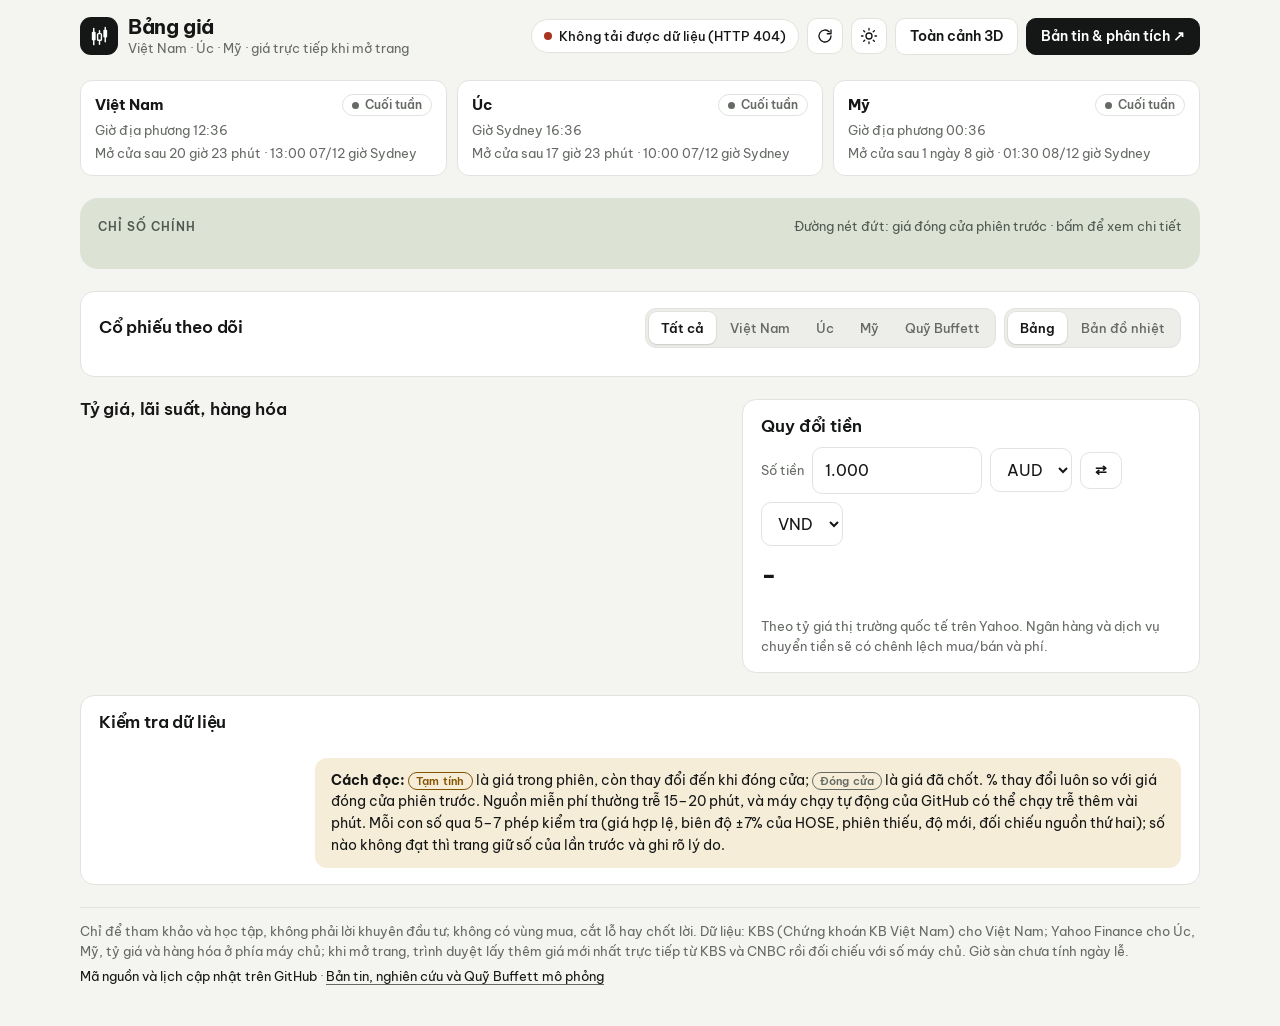
==== site/bang-gia/index.html @ adc98c77 "Website 3D toan man hinh; bang gia chi tiet chuyen sang /bang-gia/ - Trang chu moi: the gioi 3D cuon" ====
<!doctype html>
<html lang="vi">
<head>
<meta charset="utf-8">
<meta name="viewport" content="width=device-width,initial-scale=1,viewport-fit=cover">
<title>Bảng giá trực tiếp</title>
<meta name="description" content="Giá chỉ số, cổ phiếu theo dõi, tỷ giá và hàng hóa Việt Nam, Úc, Mỹ; giá lấy trực tiếp khi mở trang, có kiểm tra dữ liệu.">
<meta name="theme-color" content="#151716">
<meta name="robots" content="noindex, nofollow, noarchive">
<link rel="manifest" href="../manifest.webmanifest">
<link rel="icon" href="../icon-192.png">
<link rel="apple-touch-icon" href="../apple-touch-icon.png">
<meta name="apple-mobile-web-app-capable" content="yes">
<meta name="apple-mobile-web-app-title" content="Bảng giá">
<meta name="apple-mobile-web-app-status-bar-style" content="default">
<link rel="preconnect" href="https://fonts.googleapis.com">
<link rel="preconnect" href="https://fonts.gstatic.com" crossorigin>
<link rel="stylesheet" href="https://fonts.googleapis.com/css2?family=Be+Vietnam+Pro:wght@400;500;600;700&display=swap">
<style>
  /* Dấu ~ của Be Vietnam Pro dẹt, dễ đọc nhầm thành dấu trừ: lấy riêng ký tự này từ phông hệ thống */
  @font-face { font-family: "Tilde"; src: local("Arial"), local("Helvetica Neue"), local("Helvetica"), local("Roboto"); unicode-range: U+007E; }
  :root {
    color-scheme: light;
    --bg: #F4F4F1; --surface: #FFFFFF; --hero: #DCE3D5; --hero-line: #BFCAB6; --hero-muted: #505850;
    --ink: #151716; --muted: #656A64; --line: #E2E3DE; --soft: #EDEEE9; --on-ink: #FFFFFF; --on-ink-muted: #AEB3AC;
    --up: #17693F; --down: #A8331F; --warn: #845400; --warn-soft: #F6EDD9;
    --heat-up: #2E8B57; --heat-down: #C0463A; --heat-mid: #E4E6E0;
    --radius: 14px;
    --font: "Tilde", "Be Vietnam Pro", -apple-system, "Segoe UI", Roboto, "Helvetica Neue", Arial, sans-serif;
  }
  @media (prefers-color-scheme: dark) {
    :root:not([data-theme="light"]) {
      color-scheme: dark;
      --bg: #0F1110; --surface: #181B19; --hero: #243027; --hero-line: #3A493E; --hero-muted: #AAB6AA;
      --ink: #EBEDE8; --muted: #9CA29A; --line: #2B302C; --soft: #202421; --on-ink: #121413; --on-ink-muted: #5A6058;
      --up: #5CC48E; --down: #FF8A78; --warn: #E3A94C; --warn-soft: #2A2315;
      --heat-up: #2F8A5B; --heat-down: #B5483C; --heat-mid: #2A2E2B;
    }
  }
  :root[data-theme="dark"] {
    color-scheme: dark;
    --bg: #0F1110; --surface: #181B19; --hero: #243027; --hero-line: #3A493E; --hero-muted: #AAB6AA;
    --ink: #EBEDE8; --muted: #9CA29A; --line: #2B302C; --soft: #202421; --on-ink: #121413; --on-ink-muted: #5A6058;
    --up: #5CC48E; --down: #FF8A78; --warn: #E3A94C; --warn-soft: #2A2315;
    --heat-up: #2F8A5B; --heat-down: #B5483C; --heat-mid: #2A2E2B;
  }
  * { box-sizing: border-box; }
  html { -webkit-text-size-adjust: 100%; }
  body { margin: 0; background: var(--bg); color: var(--ink); font-family: var(--font); font-size: 15px; line-height: 1.55;
    padding: calc(14px + env(safe-area-inset-top, 0px)) 16px calc(40px + env(safe-area-inset-bottom, 0px)); -webkit-font-smoothing: antialiased; }
  .wrap { max-width: 1120px; margin-inline: auto; display: flex; flex-direction: column; gap: 22px; }
  h1, h2, h3 { margin: 0; line-height: 1.25; text-wrap: balance; }
  h2 { font-size: 17px; font-weight: 600; letter-spacing: -0.01em; }
  p { margin: 0; }
  a { color: var(--ink); text-underline-offset: 3px; text-decoration-color: var(--muted); }
  button { font: inherit; color: inherit; }
  :focus-visible { outline: 2px solid var(--ink); outline-offset: 2px; border-radius: 6px; }
  .muted { color: var(--muted); }
  .small { font-size: 13px; }
  .num { font-variant-numeric: tabular-nums; }
  .up { color: var(--up); } .down { color: var(--down); }

  /* Thanh trên */
  .top { display: flex; flex-wrap: wrap; align-items: center; justify-content: space-between; gap: 12px; }
  .brand { display: flex; align-items: center; gap: 10px; text-decoration: none; }
  .logo { width: 38px; height: 38px; border-radius: 11px; background: var(--ink); display: grid; place-items: center; flex: 0 0 auto; }
  .logo svg { width: 23px; height: 23px; }
  .logo .wk { stroke: var(--on-ink); stroke-width: 1.5; stroke-linecap: round; }
  .logo .bd { fill: var(--on-ink); } .logo .bh { fill: var(--ink); stroke: var(--on-ink); stroke-width: 1.5; }
  .brand h1 { font-size: 20px; font-weight: 700; letter-spacing: -0.02em; }
  .brand small { display: block; font-size: 12.5px; color: var(--muted); }
  .top-r { display: flex; flex-wrap: wrap; align-items: center; gap: 8px; }
  .chip { display: inline-flex; align-items: center; gap: 7px; font-size: 13px; font-weight: 500; padding: 6px 12px; border-radius: 999px; background: var(--surface); border: 1px solid var(--line); max-width: 100%; }
  .chip .dot { flex: none; width: 8px; height: 8px; border-radius: 50%; background: var(--up); }
  .chip.stale .dot { background: var(--warn); }
  .chip.err .dot { background: var(--down); }
  .btn { display: inline-flex; align-items: center; gap: 6px; font-size: 13.5px; font-weight: 600; padding: 7px 14px; border-radius: 10px; border: 1px solid var(--ink); background: var(--ink); color: var(--on-ink); cursor: pointer; text-decoration: none; }
  .btn.alt { background: var(--surface); color: var(--ink); border-color: var(--line); }
  .btn.alt:hover { border-color: var(--ink); }
  .icon-btn { width: 36px; height: 36px; padding: 0; justify-content: center; }
  .icon-btn svg { width: 18px; height: 18px; fill: none; stroke: currentColor; stroke-width: 1.8; stroke-linecap: round; stroke-linejoin: round; }
  .spin svg { animation: spin 0.8s linear infinite; }
  @keyframes spin { to { transform: rotate(360deg); } }

  /* Đồng hồ sàn */
  .clocks { display: grid; grid-template-columns: repeat(auto-fit, minmax(220px, 1fr)); gap: 10px; }
  .clock { background: var(--surface); border: 1px solid var(--line); border-radius: 12px; padding: 12px 14px; display: flex; flex-direction: column; gap: 3px; }
  .clock .r1 { display: flex; align-items: center; justify-content: space-between; gap: 8px; }
  .clock strong { font-size: 15px; }
  .st { display: inline-flex; align-items: center; gap: 6px; font-size: 12px; font-weight: 600; padding: 1px 9px; border-radius: 999px; border: 1px solid var(--line); color: var(--muted); }
  .st::before { content: ""; width: 7px; height: 7px; border-radius: 50%; background: currentColor; }
  .st.open { color: var(--up); }
  .st.lunch, .st.pre { color: var(--warn); }
  .clock .t { font-size: 13px; color: var(--muted); }

  /* Khung chỉ số (xanh xám) */
  .hero { background: var(--hero); border-radius: 18px; padding: 18px; display: flex; flex-direction: column; gap: 14px; }
  .hero-h { display: flex; flex-wrap: wrap; align-items: baseline; justify-content: space-between; gap: 6px 14px; }
  .eyebrow { font-size: 12px; font-weight: 600; letter-spacing: 0.08em; text-transform: uppercase; color: var(--hero-muted); }
  .idx { display: grid; grid-template-columns: repeat(auto-fill, minmax(150px, 1fr)); gap: 16px 14px; }
  .ix { display: flex; flex-direction: column; gap: 1px; min-width: 0; cursor: pointer; border-radius: 10px; }
  .ix .k { font-size: 13px; font-weight: 600; white-space: nowrap; overflow: hidden; text-overflow: ellipsis; }
  .ix .v { font-size: clamp(20px, 5vw, 28px); font-weight: 700; letter-spacing: -0.03em; line-height: 1.2; }
  .ix .d { font-size: 13px; font-weight: 600; }
  .ix .s { font-size: 11.5px; color: var(--hero-muted); }
  .ix svg { width: 100%; height: 38px; margin-top: 4px; overflow: visible; }
  .spark { fill: none; stroke: var(--ink); stroke-width: 1.6; stroke-linejoin: round; stroke-linecap: round; vector-effect: non-scaling-stroke; }
  .base { stroke: var(--hero-muted); stroke-width: 1; stroke-dasharray: 3 3; vector-effect: non-scaling-stroke; opacity: 0.7; }
  .badge { display: inline-block; font-size: 10.5px; font-weight: 600; letter-spacing: 0.02em; padding: 0 7px; border-radius: 999px; border: 1px solid currentColor; white-space: nowrap; }
  .badge.prov { color: var(--warn); }
  .badge.fin { color: var(--hero-muted); }
  .badge.h24 { color: var(--muted); }
  .badge.held { color: var(--down); }
  .badge.live { color: var(--up); }
  .badge.live::before { content: ""; display: inline-block; width: 6px; height: 6px; border-radius: 50%; background: currentColor; margin-right: 4px; vertical-align: 1px; animation: pulse 1.6s ease-in-out infinite; }
  @keyframes pulse { 50% { opacity: 0.25; } }
  .badge.fund { background: var(--ink); color: var(--on-ink); border-color: var(--ink); }
  .badge.wait { color: var(--muted); }
  .vdot { display: inline-block; width: 8px; height: 8px; border-radius: 50%; margin-left: 5px; vertical-align: 1px; background: var(--muted); }
  .vdot.bullish { background: var(--up); } .vdot.bearish { background: var(--down); }
  .fund-mk { display: grid; gap: 14px; grid-template-columns: minmax(0, 1fr); }
  .fund-mk > div { min-width: 0; }
  @media (min-width: 900px) { .fund-mk { grid-template-columns: repeat(auto-fit, minmax(300px, 1fr)); } }
  .fund-mk h3 { font-size: 14px; margin: 0 0 6px; }
  .fund-mk table td, .fund-mk table th { padding: 8px 6px; }
  .fund-sum { font-size: 22px; font-weight: 700; letter-spacing: -0.02em; }

  /* Khối */
  .card { background: var(--surface); border: 1px solid var(--line); border-radius: var(--radius); padding: 16px 18px; min-width: 0; }
  .sec-h { display: flex; flex-wrap: wrap; align-items: center; justify-content: space-between; gap: 10px; margin-bottom: 12px; }
  .seg { display: inline-flex; gap: 2px; padding: 3px; border-radius: 11px; background: var(--soft); border: 1px solid var(--line); max-width: 100%; overflow-x: auto; }
  .seg button { font-size: 13px; font-weight: 500; padding: 6px 12px; border-radius: 8px; border: 0; background: none; color: var(--muted); cursor: pointer; white-space: nowrap; }
  .seg button[aria-pressed="true"] { background: var(--surface); color: var(--ink); font-weight: 600; box-shadow: 0 1px 2px rgba(0,0,0,.1), 0 0 0 1px var(--line); }
  .tools { display: flex; flex-wrap: wrap; gap: 8px; min-width: 0; max-width: 100%; }
  @media (max-width: 420px) { .seg button { padding-inline: 9px; } }

  /* Bảng theo dõi */
  .tbl { overflow-x: auto; margin-inline: -18px; padding-inline: 18px; }
  table { border-collapse: collapse; width: 100%; font-size: 14px; }
  th, td { padding: 10px 8px; text-align: left; border-bottom: 1px solid var(--line); vertical-align: middle; white-space: nowrap; }
  th { font-size: 11.5px; font-weight: 500; letter-spacing: 0.05em; text-transform: uppercase; color: var(--muted); }
  th button { all: unset; cursor: pointer; }
  th button:focus-visible { outline: 2px solid var(--ink); }
  th[aria-sort] button::after { content: " ↕"; opacity: 0.4; }
  th[aria-sort="descending"] button::after { content: " ↓"; opacity: 1; }
  th[aria-sort="ascending"] button::after { content: " ↑"; opacity: 1; }
  td.r, th.r { text-align: right; }
  thead th:first-child, tbody tr.row td:first-child { position: sticky; left: 0; z-index: 1; background: var(--surface); }
  tbody tr.row:hover td:first-child { background: var(--soft); }
  tbody tr.row { cursor: pointer; }
  tbody tr.row:hover td { background: var(--soft); }
  .tk { font-weight: 700; }
  .nm { display: block; font-size: 12px; color: var(--muted); max-width: 170px; overflow: hidden; text-overflow: ellipsis; }
  .rng { position: relative; width: 110px; height: 6px; border-radius: 3px; background: var(--soft); display: inline-block; vertical-align: middle; }
  .rng i { position: absolute; top: -3px; width: 3px; height: 12px; border-radius: 2px; background: var(--ink); transform: translateX(-50%); }
  td svg.mini { width: 96px; height: 26px; display: block; margin-left: auto; overflow: visible; }
  td svg.mini .spark { stroke-width: 1.4; }
  td svg.mini .base { stroke: var(--muted); }
  tr.detail td { background: var(--bg); white-space: normal; padding: 14px 12px; }
  .det { display: grid; gap: 14px; }
  @media (min-width: 760px) { .det { grid-template-columns: minmax(0, 1.4fr) minmax(0, 1fr); } }
  .det svg.big { width: 100%; height: 150px; display: block; overflow: visible; }
  .det svg.big .ma { fill: none; stroke: var(--muted); stroke-width: 1.2; stroke-dasharray: 5 4; vector-effect: non-scaling-stroke; }
  .det svg.big text { font-size: 11px; fill: var(--muted); font-family: var(--font); }
  .kv { display: grid; grid-template-columns: repeat(2, minmax(0, 1fr)); gap: 8px 14px; font-size: 13.5px; }
  .kv div span { display: block; font-size: 12px; color: var(--muted); }
  .pa { margin-top: 12px; padding-top: 10px; border-top: 1px solid var(--line); }
  .pa h4 { margin: 0 0 8px; font-size: 12px; font-weight: 600; letter-spacing: 0.05em; text-transform: uppercase; color: var(--muted); }
  .pa .why { display: block; font-size: 11.5px; color: var(--muted); margin-top: 1px; }
  .checks { list-style: none; margin: 8px 0 0; padding: 0; display: flex; flex-direction: column; gap: 4px; font-size: 13px; }
  .checks li { display: flex; gap: 8px; align-items: baseline; }
  .lv { flex: 0 0 auto; font-size: 11px; font-weight: 700; padding: 0 7px; border-radius: 999px; border: 1px solid currentColor; }
  .lv.ok { color: var(--up); } .lv.warn { color: var(--warn); } .lv.fail { color: var(--down); } .lv.na { color: var(--muted); }

  /* Bản đồ nhiệt */
  .heat { display: grid; grid-template-columns: repeat(auto-fill, minmax(118px, 1fr)); gap: 6px; }
  .tile { border: 0; border-radius: 10px; padding: 12px 10px; text-align: left; cursor: pointer; display: flex; flex-direction: column; gap: 2px; min-height: 84px; color: var(--ink); }
  .tile .tk { font-size: 15px; }
  .tile .p { font-size: 13px; font-weight: 600; }
  .tile .m { font-size: 11.5px; opacity: 0.85; }
  .legend { display: flex; align-items: center; gap: 8px; font-size: 12px; color: var(--muted); margin-top: 10px; flex-wrap: wrap; }
  .legend .bar { width: 160px; height: 8px; border-radius: 4px; background: linear-gradient(90deg, var(--heat-down), var(--heat-mid), var(--heat-up)); }

  /* Vĩ mô */
  .macro { display: grid; grid-template-columns: repeat(auto-fill, minmax(165px, 1fr)); gap: 10px; }
  .mc { background: var(--surface); border: 1px solid var(--line); border-radius: 12px; padding: 12px 14px; display: flex; flex-direction: column; gap: 2px; cursor: pointer; text-align: left; }
  .mc .k { font-size: 12.5px; font-weight: 500; color: var(--muted); }
  .mc .v { font-size: 21px; font-weight: 700; letter-spacing: -0.02em; }
  .mc .d { font-size: 12.5px; font-weight: 600; }
  .mc .n { font-size: 11.5px; color: var(--muted); }

  /* Quy đổi tiền */
  .conv { display: grid; gap: 10px; }
  .conv .row2 { display: flex; flex-wrap: wrap; gap: 8px; align-items: center; }
  .conv input, .conv select { font: inherit; font-size: 16px; padding: 10px 12px; border-radius: 10px; border: 1px solid var(--line); background: var(--surface); color: var(--ink); }
  .conv input { width: 170px; max-width: 100%; }
  .conv .res { font-size: 26px; font-weight: 700; letter-spacing: -0.02em; }

  /* Kiểm tra dữ liệu */
  .qa { display: grid; gap: 16px; }
  @media (min-width: 760px) { .qa { grid-template-columns: 200px minmax(0, 1fr); align-items: start; } }
  svg.gauge { width: 170px; height: auto; display: block; }
  svg.gauge .t { stroke: var(--line); stroke-width: 3.4; stroke-linecap: round; }
  svg.gauge .t.on { stroke: var(--ink); }
  svg.gauge .g1 { font-family: var(--font); font-size: 36px; font-weight: 700; fill: var(--ink); letter-spacing: -0.03em; }
  svg.gauge .g2 { font-family: var(--font); font-size: 16px; font-weight: 500; fill: var(--muted); }
  .qa ul { margin: 0; padding-left: 18px; font-size: 14px; }
  .qa li + li { margin-top: 4px; }
  .note { background: var(--warn-soft); border-radius: 12px; padding: 12px 16px; font-size: 14px; }
  footer { font-size: 12.5px; color: var(--muted); border-top: 1px solid var(--line); padding-top: 14px; display: flex; flex-direction: column; gap: 6px; }
  .grid2 { display: grid; gap: 22px; }
  @media (min-width: 900px) { .grid2 { grid-template-columns: minmax(0, 1.4fr) minmax(0, 1fr); align-items: start; } }
  [hidden] { display: none !important; }
  @media (prefers-reduced-motion: reduce) { * { animation: none !important; transition: none !important; } }
</style>
</head>
<body>
<div class="wrap">
  <header class="top">
    <a class="brand" href="./" aria-label="Bảng giá trực tiếp, về đầu trang">
      <span class="logo" aria-hidden="true"><svg viewBox="0 0 24 24"><path class="wk" d="M6 3.5v17M12 6v14M18 2.5v15"/><rect class="bd" x="4" y="7" width="4" height="9" rx="1"/><rect class="bh" x="10" y="9" width="4" height="7" rx="1"/><rect class="bd" x="16" y="5" width="4" height="8" rx="1"/></svg></span>
      <span><h1>Bảng giá</h1><small>Việt Nam · Úc · Mỹ · giá trực tiếp khi mở trang</small></span>
    </a>
    <div class="top-r">
      <span class="chip" id="fresh" role="status"><span class="dot" aria-hidden="true"></span><span id="fresh-t">Đang tải…</span></span>
      <button class="btn alt icon-btn" id="reload" type="button" aria-label="Tải lại dữ liệu" title="Tải lại dữ liệu"><svg viewBox="0 0 24 24"><path d="M20 12a8 8 0 1 1-2.34-5.66"/><path d="M20 4v5h-5"/></svg></button>
      <button class="btn alt icon-btn" id="theme" type="button" aria-label="Đổi giao diện sáng/tối" title="Giao diện: theo máy"><svg viewBox="0 0 24 24"><circle cx="12" cy="12" r="4"/><path d="M12 2v2M12 20v2M4.9 4.9l1.4 1.4M17.7 17.7l1.4 1.4M2 12h2M20 12h2M4.9 19.1l1.4-1.4M17.7 6.3l1.4-1.4"/></svg></button>
      <a class="btn alt" href="../">Toàn cảnh 3D</a>
      <a class="btn" href="https://claude.ai/artifact/1ivWHfw7vfybPnV2a4QpZV" target="_blank" rel="noopener">Bản tin &amp; phân tích ↗</a>
    </div>
  </header>

  <section class="clocks" id="clocks" aria-label="Trạng thái các sàn"></section>

  <section class="hero" aria-label="Chỉ số chính">
    <div class="hero-h"><p class="eyebrow">Chỉ số chính</p><p class="small" style="color:var(--hero-muted)">Đường nét đứt: giá đóng cửa phiên trước · bấm để xem chi tiết</p></div>
    <div class="idx" id="idx"></div>
  </section>

  <section class="card" aria-labelledby="wl-h">
      <div class="sec-h">
        <h2 id="wl-h">Cổ phiếu theo dõi</h2>
        <div class="tools">
          <div class="seg" role="group" aria-label="Lọc theo thị trường" id="mkt-seg">
            <button type="button" data-m="ALL" aria-pressed="true">Tất cả</button>
            <button type="button" data-m="VN" aria-pressed="false">Việt Nam</button>
            <button type="button" data-m="AU" aria-pressed="false">Úc</button>
            <button type="button" data-m="US" aria-pressed="false">Mỹ</button>
            <button type="button" data-m="FUND" aria-pressed="false">Quỹ Buffett</button>
          </div>
          <div class="seg" role="group" aria-label="Kiểu hiển thị" id="view-seg">
            <button type="button" data-v="table" aria-pressed="true">Bảng</button>
            <button type="button" data-v="heat" aria-pressed="false">Bản đồ nhiệt</button>
          </div>
        </div>
      </div>
      <div class="tbl" id="wl-table"></div>
      <div id="wl-heat" hidden></div>
  </section>

  <section class="card" aria-labelledby="fd-h" id="fund-card" hidden>
    <div class="sec-h"><h2 id="fd-h">Quỹ Buffett mô phỏng · hôm nay</h2><span class="small muted" id="fd-src"></span></div>
    <div class="fund-mk" id="fund-body"></div>
    <p class="small muted" style="margin-top:10px">Quỹ ảo do routine nghiên cứu điều hành theo quy tắc cố định mỗi sáng. Con số ở đây là <strong>ước tính trong ngày</strong> từ giá mới nhất (có thể là giá tạm tính), không phải giá trị quỹ chính thức; phần tiền mặt coi như không đổi. Không phải lời khuyên đầu tư.</p>
  </section>

  <div class="grid2">
      <section aria-labelledby="mc-h">
        <div class="sec-h"><h2 id="mc-h">Tỷ giá, lãi suất, hàng hóa</h2></div>
        <div class="macro" id="macro"></div>
      </section>
      <section class="card conv" aria-labelledby="cv-h">
        <h2 id="cv-h">Quy đổi tiền</h2>
        <div class="row2">
          <label class="small muted" for="cv-amt">Số tiền</label>
          <input id="cv-amt" type="text" inputmode="decimal" value="1.000">
          <select id="cv-from" aria-label="Từ đồng tiền"><option>AUD</option><option>VND</option><option>USD</option></select>
          <button class="btn alt" type="button" id="cv-swap" aria-label="Đổi chiều">⇄</button>
          <select id="cv-to" aria-label="Sang đồng tiền"><option>VND</option><option>AUD</option><option>USD</option></select>
        </div>
        <p class="res num" id="cv-res" aria-live="polite">-</p>
        <p class="small muted" id="cv-rate"></p>
        <p class="small muted">Theo tỷ giá thị trường quốc tế trên Yahoo. Ngân hàng và dịch vụ chuyển tiền sẽ có chênh lệch mua/bán và phí.</p>
      </section>
  </div>

  <section class="card" aria-labelledby="qa-h">
    <div class="sec-h"><h2 id="qa-h">Kiểm tra dữ liệu</h2><span class="small muted" id="qa-src"></span></div>
    <div class="qa">
      <div id="qa-gauge"></div>
      <div style="display:flex;flex-direction:column;gap:12px;min-width:0">
        <div id="qa-list"></div>
        <div class="note">
          <strong>Cách đọc:</strong> <span class="badge prov">Tạm tính</span> là giá trong phiên, còn thay đổi đến khi đóng cửa; <span class="badge fin" style="color:var(--muted)">Đóng cửa</span> là giá đã chốt. % thay đổi luôn so với giá đóng cửa phiên trước. Nguồn miễn phí thường trễ 15–20 phút, và máy chạy tự động của GitHub có thể chạy trễ thêm vài phút. Mỗi con số qua 5–7 phép kiểm tra (giá hợp lệ, biên độ ±7% của HOSE, phiên thiếu, độ mới, đối chiếu nguồn thứ hai); số nào không đạt thì trang giữ số của lần trước và ghi rõ lý do.
        </div>
      </div>
    </div>
  </section>

  <footer>
    <p>Chỉ để tham khảo và học tập, không phải lời khuyên đầu tư; không có vùng mua, cắt lỗ hay chốt lời. Dữ liệu: KBS (Chứng khoán KB Việt Nam) cho Việt Nam; Yahoo Finance cho Úc, Mỹ, tỷ giá và hàng hóa ở phía máy chủ; khi mở trang, trình duyệt lấy thêm giá mới nhất trực tiếp từ KBS và CNBC rồi đối chiếu với số máy chủ. Giờ sàn chưa tính ngày lễ.</p>
    <p><a id="repo-link" href="#" target="_blank" rel="noopener">Mã nguồn và lịch cập nhật trên GitHub</a> · <a href="https://claude.ai/artifact/1ivWHfw7vfybPnV2a4QpZV" target="_blank" rel="noopener">Bản tin, nghiên cứu và Quỹ Buffett mô phỏng</a></p>
  </footer>
</div>

<script>
(function () {
  'use strict';
  var $ = function (id) { return document.getElementById(id); };
  var DATA = null, OPEN = {}, SORT = { k: 'chg', dir: -1 }, MKT = 'ALL', VIEW = 'table';
  var SESS = {
    VN: { name: 'Việt Nam', tz: 'Asia/Ho_Chi_Minh', s: [[540, 690], [780, 885]] },
    AU: { name: 'Úc', tz: 'Australia/Sydney', s: [[600, 972]] },
    US: { name: 'Mỹ', tz: 'America/New_York', s: [[570, 960]] }
  };
  var SYD = 'Australia/Sydney';

  function esc(s) { return String(s == null ? '' : s).replace(/[&<>"']/g, function (c) { return { '&': '&amp;', '<': '&lt;', '>': '&gt;', '"': '&quot;', "'": '&#39;' }[c]; }); }
  function store(k, v) { try { if (v === undefined) { return localStorage.getItem(k); } localStorage.setItem(k, v); } catch (e) { return null; } }
  function fmt(v, dp) { return v == null ? '-' : Number(v).toLocaleString('vi-VN', { minimumFractionDigits: dp, maximumFractionDigits: dp }); }
  function dpOf(it) {
    if (it.dp != null) { return it.dp; }
    if (it.currency === 'VND') { return 0; }
    return 2;
  }
  function pct(v, d) { return v == null ? '-' : (v > 0 ? '+' : v < 0 ? '−' : '') + Math.abs(v).toFixed(d == null ? 2 : d).replace('.', ',') + '%'; }
  function cls(v) { return v == null ? '' : v > 0 ? 'up' : v < 0 ? 'down' : ''; }
  function arrow(v) { return v == null ? '' : v > 0 ? '▲ ' : v < 0 ? '▼ ' : '■ '; }
  function ddmm(iso) { var m = /^(\d{4})-(\d{2})-(\d{2})/.exec(iso || ''); return m ? m[3] + '/' + m[2] : ''; }

  // ---- Giờ theo múi giờ ----
  function parts(date, tz) {
    var o = {};
    new Intl.DateTimeFormat('en-GB', { timeZone: tz, hourCycle: 'h23', year: 'numeric', month: '2-digit', day: '2-digit', hour: '2-digit', minute: '2-digit', weekday: 'short' })
      .formatToParts(date).forEach(function (p) { o[p.type] = p.value; });
    return { y: +o.year, mo: +o.month, d: +o.day, h: +o.hour, mi: +o.minute, wd: ['Mon', 'Tue', 'Wed', 'Thu', 'Fri', 'Sat', 'Sun'].indexOf(o.weekday) };
  }
  function zoned(y, mo, d, minutes, tz) {
    var guess = Date.UTC(y, mo - 1, d, Math.floor(minutes / 60), minutes % 60);
    for (var i = 0; i < 2; i++) {
      var p = parts(new Date(guess), tz);
      var shown = Date.UTC(p.y, p.mo - 1, p.d, p.h, p.mi);
      guess += Date.UTC(y, mo - 1, d, Math.floor(minutes / 60), minutes % 60) - shown;
    }
    return new Date(guess);
  }
  function hm(date, tz) { var p = parts(date, tz); return (p.h < 10 ? '0' : '') + p.h + ':' + (p.mi < 10 ? '0' : '') + p.mi; }
  function dur(ms) {
    var m = Math.max(0, Math.round(ms / 60000)), h = Math.floor(m / 60);
    if (h >= 24) { return Math.floor(h / 24) + ' ngày ' + (h % 24) + ' giờ'; }
    return h ? h + ' giờ ' + (m % 60) + ' phút' : m + ' phút';
  }
  function marketClock(k, now) {
    var S = SESS[k], p = parts(now, S.tz), t = p.h * 60 + p.mi, st = 'closed', next = null, what = '';
    var dayStart = function (addDays) {
      var base = new Date(Date.UTC(p.y, p.mo - 1, p.d + addDays));
      return { y: base.getUTCFullYear(), mo: base.getUTCMonth() + 1, d: base.getUTCDate(), wd: (p.wd + addDays) % 7 };
    };
    if (p.wd < 5) {
      for (var i = 0; i < S.s.length; i++) {
        var a = S.s[i][0], b = S.s[i][1];
        if (t >= a && t < b) { st = 'open'; next = zoned(p.y, p.mo, p.d, b, S.tz); what = i < S.s.length - 1 ? 'nghỉ trưa' : 'đóng cửa'; break; }
        if (t < a) { st = i === 0 ? 'pre' : 'lunch'; next = zoned(p.y, p.mo, p.d, a, S.tz); what = i === 0 ? 'mở cửa' : 'giao dịch lại'; break; }
      }
    }
    if (!next) {
      st = p.wd >= 5 ? 'weekend' : 'closed';
      for (var n = 1; n <= 7; n++) {
        var dd = dayStart(n);
        if (dd.wd < 5) { next = zoned(dd.y, dd.mo, dd.d, S.s[0][0], S.tz); what = 'mở cửa'; break; }
      }
    }
    return { st: st, next: next, what: what, local: hm(now, S.tz) };
  }
  var ST_TEXT = { open: 'Đang giao dịch', lunch: 'Nghỉ trưa', pre: 'Chưa mở cửa', closed: 'Đã đóng cửa', weekend: 'Cuối tuần' };
  function renderClocks() {
    var now = new Date();
    $('clocks').innerHTML = ['VN', 'AU', 'US'].map(function (k) {
      var c = marketClock(k, now), S = SESS[k];
      var nextSyd = c.next ? hm(c.next, SYD) : '';
      var sameDay = c.next && isoTz(c.next, SYD) === isoTz(now, SYD);
      return '<div class="clock"><div class="r1"><strong>' + S.name + '</strong><span class="st ' + c.st + '">' + ST_TEXT[c.st] + '</span></div>' +
        '<span class="t">' + (k === 'AU' ? 'Giờ Sydney ' : 'Giờ địa phương ') + c.local + '</span>' +
        (c.next ? '<span class="t">' + c.what.charAt(0).toUpperCase() + c.what.slice(1) + ' sau ' + dur(c.next - now) + ' · ' + nextSyd + (sameDay ? '' : ' ' + ddmm(isoTz(c.next, SYD))) + ' giờ Sydney</span>' : '') + '</div>';
    }).join('');
  }

  // ---- Biểu đồ ----
  function sparkSvg(vals, base, w, h, klass) {
    vals = (vals || []).filter(function (v) { return v != null; });
    if (vals.length < 2) { return ''; }
    var all = base != null ? vals.concat([base]) : vals;
    var lo = Math.min.apply(null, all), hi = Math.max.apply(null, all);
    if (hi === lo) { hi = lo + 1; }
    var X = function (i) { return (i / (vals.length - 1)) * w; };
    var Y = function (v) { return h - 2 - (v - lo) / (hi - lo) * (h - 4); };
    var d = vals.map(function (v, i) { return (i ? 'L' : 'M') + X(i).toFixed(1) + ',' + Y(v).toFixed(1); }).join('');
    return '<svg class="' + (klass || '') + '" viewBox="0 0 ' + w + ' ' + h + '" preserveAspectRatio="none" aria-hidden="true">' +
      (base != null ? '<line class="base" x1="0" x2="' + w + '" y1="' + Y(base).toFixed(1) + '" y2="' + Y(base).toFixed(1) + '"/>' : '') +
      '<path class="spark" d="' + d + '"/></svg>';
  }
  function bigChart(it) {
    var v = it.hist || [];
    if (v.length < 2) { return '<p class="small muted">Chưa đủ dữ liệu để vẽ.</p>'; }
    var w = 600, h = 150, pl = 4, pr = 4, pt = 8, pb = 18;
    var extra = [it.ma50, it.prevClose].filter(function (x) { return x != null; });
    var lo = Math.min.apply(null, v.concat(extra)), hi = Math.max.apply(null, v.concat(extra));
    if (hi === lo) { hi = lo + 1; }
    var X = function (i) { return pl + (w - pl - pr) * i / (v.length - 1); };
    var Y = function (x) { return pt + (h - pt - pb) * (1 - (x - lo) / (hi - lo)); };
    var d = v.map(function (x, i) { return (i ? 'L' : 'M') + X(i).toFixed(1) + ',' + Y(x).toFixed(1); }).join('');
    var ma = it.ma50 != null ? '<line class="ma" x1="' + pl + '" x2="' + (w - pr) + '" y1="' + Y(it.ma50).toFixed(1) + '" y2="' + Y(it.ma50).toFixed(1) + '"/>' : '';
    return '<svg class="big" viewBox="0 0 ' + w + ' ' + h + '" preserveAspectRatio="none" role="img" aria-label="Giá ' + esc(it.label) + ' 60 phiên gần nhất">' + ma +
      '<path class="spark" d="' + d + '"/></svg>' +
      '<p class="small muted">60 phiên gần nhất · cao nhất ' + fmt(Math.max.apply(null, v), dpOf(it)) + ' · thấp nhất ' + fmt(Math.min.apply(null, v), dpOf(it)) +
      (it.ma50 != null ? ' · nét đứt: trung bình 50 phiên ' + fmt(it.ma50, dpOf(it)) : '') + '</p>';
  }
  function gauge(frac, big, small, label) {
    var n = 41, s = '';
    for (var i = 0; i < n; i++) {
      var a = (150 + 240 * i / (n - 1)) * Math.PI / 180, c = Math.cos(a), si = Math.sin(a);
      var on = frac != null && frac > 0 && i / (n - 1) <= frac + 1e-9;
      s += '<line class="t' + (on ? ' on' : '') + '" x1="' + (100 + 70 * c).toFixed(1) + '" y1="' + (100 + 70 * si).toFixed(1) + '" x2="' + (100 + 88 * c).toFixed(1) + '" y2="' + (100 + 88 * si).toFixed(1) + '"/>';
    }
    return '<svg class="gauge" viewBox="0 0 200 152" role="img" aria-label="' + esc(label) + '">' + s +
      '<text class="g1" x="100" y="110" text-anchor="middle">' + esc(big) + '</text><text class="g2" x="100" y="136" text-anchor="middle">' + esc(small) + '</text></svg>';
  }

  // ---- Trạng thái một con số ----
  function badge(it) {
    if (it.held) { return '<span class="badge held" title="' + esc(it.heldReason) + '">Số cũ</span>'; }
    if (it.live && (it.status === 'provisional' || it.status === '24h')) { return '<span class="badge live" title="Lấy thẳng từ KBS trong trình duyệt, đã kiểm tra biên độ và đơn vị">Trực tiếp' + (it.lastTime ? ' ' + hm(new Date(it.lastTime), SYD) : '') + '</span>'; }
    if (it.status === 'provisional') { return '<span class="badge prov">Tạm tính' + (it.lastTime ? ' ' + hm(new Date(it.lastTime), SYD) : '') + '</span>'; }
    if (it.status === 'final') { return '<span class="badge fin">Đóng cửa ' + ddmm(it.day) + '</span>'; }
    return '<span class="badge h24">24 giờ</span>';
  }
  function unitOf(it) { return it.unit || (it.currency && !it.index ? it.currency : ''); }
  var VI = { bullish: 'Tích cực', neutral: 'Trung lập', bearish: 'Tiêu cực' };
  function tagsHtml(it) {
    var t = it.tags || [], h = '';
    if (t.indexOf('fund') >= 0 && it.weight != null) { h += ' <span class="badge fund" title="Đang nằm trong quỹ Buffett mô phỏng">Quỹ ' + Math.round(it.weight * 100) + '%</span>'; }
    else if (t.indexOf('waiting') >= 0) { h += ' <span class="badge wait" title="Đã được chấm Tích cực, chờ kỳ cân lại đầu tháng">Chờ cân lại</span>'; }
    if (it.verdict) { h += '<span class="vdot ' + esc(it.verdict) + '" role="img" aria-label="Buffett: ' + esc(VI[it.verdict]) + '" title="Mô phỏng Buffett: ' + esc(VI[it.verdict]) + (it.confidence != null ? ', tin cậy ' + esc(it.confidence) + '/100' : '') + '"></span>'; }
    return h;
  }

  function renderIndices() {
    var ids = DATA.groups.indices || [];
    $('idx').innerHTML = ids.map(function (k) {
      var it = DATA.items[k];
      if (!it) { return '<div class="ix"><span class="k">' + esc(k) + '</span><span class="s">Chưa có dữ liệu</span></div>'; }
      var sp = it.spark && it.spark.length > 1 ? it.spark : it.hist;
      return '<div class="ix" tabindex="0" role="button" data-open="' + esc(k) + '" aria-label="' + esc(it.label) + ' ' + fmt(it.last, 2) + ', ' + pct(it.changePct) + '">' +
        '<span class="k">' + esc(it.label) + '</span><span class="v num">' + fmt(it.last, 2) + '</span>' +
        '<span class="d ' + cls(it.changePct) + '">' + arrow(it.changePct) + pct(it.changePct).replace(/^[+−]/, '') + ' <span class="num" style="font-weight:500">(' + (it.change > 0 ? '+' : '') + fmt(it.change, 2) + ')</span></span>' +
        '<span class="s">' + badge(it) + '</span>' + sparkSvg(sp, it.spark && it.spark.length > 1 ? it.prevClose : null, 160, 38) + '</div>';
    }).join('');
  }

  function rowsFor() {
    return (DATA.groups.watchlist || []).map(function (k) { return DATA.items[k]; }).filter(function (it) {
      if (!it) { return false; }
      if (MKT === 'FUND') { return (it.tags || []).some(function (t) { return t === 'fund' || t === 'waiting'; }); }
      return MKT === 'ALL' || it.market === MKT;
    });
  }
  var COLS = [
    ['tk', 'Mã', function (it) { return it.label; }],
    ['px', 'Giá', function (it) { return it.last; }, 'r'],
    ['chg', '% ngày', function (it) { return it.changePct; }, 'r'],
    ['m1', '1 tháng', function (it) { return it.chg1m; }, 'r'],
    ['ytd', 'Từ đầu năm', function (it) { return it.chgYtd; }, 'r'],
    ['rng', 'Vùng 52 tuần', function (it) { return it.hi52 > it.lo52 ? (it.last - it.lo52) / (it.hi52 - it.lo52) : null; }],
    ['ma', 'So với MA200', function (it) { return it.ma200 ? (it.last / it.ma200 - 1) * 100 : null; }, 'r'],
    ['sp', '60 phiên', null, 'r']
  ];
  function renderTable() {
    var rows = rowsFor(), col = COLS.filter(function (c) { return c[0] === SORT.k; })[0];
    if (col && col[2]) {
      rows.sort(function (a, b) {
        var x = col[2](a), y = col[2](b);
        if (x == null) { return 1; } if (y == null) { return -1; }
        return (typeof x === 'string' ? x.localeCompare(y) : x - y) * SORT.dir;
      });
    }
    var head = '<thead><tr>' + COLS.map(function (c) {
      var sorted = SORT.k === c[0] ? (SORT.dir > 0 ? 'ascending' : 'descending') : 'none';
      return '<th class="' + (c[3] || '') + '"' + (c[2] ? ' aria-sort="' + sorted + '"><button type="button" data-sort="' + c[0] + '">' + c[1] + '</button>' : '>' + c[1]) + '</th>';
    }).join('') + '</tr></thead>';
    var body = rows.map(function (it) {
      var pos = it.hi52 > it.lo52 ? Math.max(0, Math.min(1, (it.last - it.lo52) / (it.hi52 - it.lo52))) : null;
      var vsMa = it.ma200 ? (it.last / it.ma200 - 1) * 100 : null;
      var tr = '<tr class="row" data-open="' + esc(it.key) + '" tabindex="0" aria-expanded="' + (OPEN[it.key] ? 'true' : 'false') + '">' +
        '<td><span class="tk">' + esc(it.label) + '</span>' + tagsHtml(it) + ' ' + badge(it) + '<span class="nm">' + esc(it.name || '') + ' · ' + esc(it.market) + '</span></td>' +
        '<td class="r num">' + fmt(it.last, dpOf(it)) + '</td>' +
        '<td class="r num ' + cls(it.changePct) + '">' + pct(it.changePct) + '</td>' +
        '<td class="r num ' + cls(it.chg1m) + '">' + pct(it.chg1m, 1) + '</td>' +
        '<td class="r num ' + cls(it.chgYtd) + '">' + pct(it.chgYtd, 1) + '</td>' +
        '<td>' + (pos == null ? '-' : '<span class="rng" title="Thấp ' + fmt(it.lo52, dpOf(it)) + ' · cao ' + fmt(it.hi52, dpOf(it)) + '"><i style="left:' + (pos * 100).toFixed(1) + '%"></i></span>') + '</td>' +
        '<td class="r num ' + cls(vsMa) + '">' + pct(vsMa, 1) + '</td>' +
        '<td class="r">' + sparkSvg(it.hist, null, 96, 26, 'mini') + '</td></tr>';
      if (OPEN[it.key]) { tr += '<tr class="detail"><td colspan="' + COLS.length + '">' + detail(it) + '</td></tr>'; }
      return tr;
    }).join('');
    $('wl-table').innerHTML = rows.length ? '<table>' + head + '<tbody>' + body + '</tbody></table>' : '<p class="muted">Không có mã nào.</p>';
  }
  function heatColor(p) {
    var a = Math.min(0.75, Math.abs(p || 0) / 4 * 0.75);  // giới hạn 75% để chữ màu mực vẫn đọc rõ
    var to = p >= 0 ? 'var(--heat-up)' : 'var(--heat-down)';
    return 'color-mix(in srgb, ' + to + ' ' + Math.round(a * 100) + '%, var(--heat-mid))';
  }
  function renderHeat() {
    var rows = rowsFor().slice().sort(function (a, b) { return (b.changePct || 0) - (a.changePct || 0); });
    $('wl-heat').innerHTML = '<div class="heat">' + rows.map(function (it) {
      return '<button type="button" class="tile" data-open="' + esc(it.key) + '" style="background:' + heatColor(it.changePct) + '">' +
        '<span class="tk">' + esc(it.label) + tagsHtml(it) + '</span><span class="p num">' + arrow(it.changePct) + pct(it.changePct) + '</span>' +
        '<span class="m num">' + fmt(it.last, dpOf(it)) + ' ' + esc(unitOf(it)) + '</span></button>';
    }).join('') + '</div><div class="legend"><span>−4%</span><span class="bar" aria-hidden="true"></span><span>+4%</span><span>· màu đậm dần theo mức tăng/giảm trong ngày; bấm ô để xem chi tiết</span></div>';
  }
  // Hành vi giá: số do máy chủ tính từ nến ngày đã kiểm tra; ở đây chỉ diễn giải cho dễ đọc
  var TREND = { up: ['Đang tăng', 'giá trên trung bình 50 phiên, trung bình 50 trên 200 và đang dốc lên'],
    down: ['Đang giảm', 'giá dưới trung bình 50 phiên, trung bình 50 dưới 200 và đang dốc xuống'],
    mixed: ['Giằng co', 'các đường trung bình chưa cùng một hướng'] };
  function paHtml(it) {
    var a = it.pa, dp = dpOf(it);
    if (!a) { return ''; }
    var rsiWhy = a.rsi14 == null ? '' : a.rsi14 >= 70 ? 'tăng mạnh liên tục gần đây (vùng thường gọi là quá mua)' :
      a.rsi14 <= 30 ? 'giảm mạnh liên tục gần đây (vùng thường gọi là quá bán)' : 'không nghiêng hẳn về bên nào';
    var rows = [
      a.trend ? ['Xu hướng', TREND[a.trend][0], TREND[a.trend][1] + (a.ma50Slope != null ? ' (trung bình 50 phiên ' + pct(a.ma50Slope, 1) + ' sau 20 phiên)' : '')] : null,
      a.rsi14 != null ? ['RSI 14 phiên', a.rsi14.toFixed(0), rsiWhy] : null,
      ['1 tuần / 1 năm', pct(a.chg1w, 1) + ' / ' + (a.chg1y == null ? '-' : pct(a.chg1y, 1)), 'thay đổi giá, chưa gồm cổ tức'],
      a.rs3m != null ? ['So với ' + a.rsVs + ' (3 tháng)', (a.rs3m > 0 ? '+' : a.rs3m < 0 ? '−' : '') + Math.abs(a.rs3m).toFixed(1).replace('.', ',') + ' điểm %',
        a.rs3m >= 0 ? 'mạnh hơn chỉ số chung' : 'yếu hơn chỉ số chung'] : null,
      a.vol20 != null ? ['Độ biến động 20 phiên', a.vol20.toFixed(0) + '%/năm', 'càng cao thì giá càng dao động mạnh'] : null,
      a.atr14pct != null ? ['Biên độ trung bình mỗi phiên', a.atr14pct.toFixed(1).replace('.', ',') + '%', 'ATR 14 phiên so với giá'] : null,
      ['Cách đỉnh 52 tuần', pct(a.fromHi52, 1), 'mức sụt lớn nhất trong 1 năm: ' + pct(a.maxDd1y, 1)],
      ['Vùng giá 20 phiên', fmt(a.lo20, dp) + ' – ' + fmt(a.hi20, dp), 'thấp nhất và cao nhất đã giao dịch']
    ].filter(Boolean);
    return '<div class="pa"><h4>Hành vi giá</h4><div class="kv">' + rows.map(function (r) {
      return '<div><span>' + esc(r[0]) + '</span>' + esc(r[1]) + (r[2] ? '<span class="why">' + esc(r[2]) + '</span>' : '') + '</div>';
    }).join('') + '</div></div>';
  }
  function detail(it) {
    var dp = dpOf(it);
    var kv = [
      ['Giá đóng cửa phiên trước', fmt(it.prevClose, dp) + (it.prevDate ? ' (' + ddmm(it.prevDate) + (it.prevSource ? ', ' + it.prevSource : '') + ')' : '')],
      ['Thấp – cao trong ngày', fmt(it.dayLow, dp) + ' – ' + fmt(it.dayHigh, dp)],
      ['Thấp – cao 52 tuần', fmt(it.lo52, dp) + ' – ' + fmt(it.hi52, dp)],
      ['Trung bình 50 / 200 phiên', fmt(it.ma50, dp) + ' / ' + fmt(it.ma200, dp)],
      ['3 tháng', pct(it.chg3m, 1)],
      ['Nguồn', it.source + (it.lastTime ? ' · giá lúc ' + hm(new Date(it.lastTime), SYD) + ' giờ Sydney' : '')]
    ];
    return '<div class="det"><div>' + bigChart(it) + '</div><div><div class="kv">' + kv.map(function (x) { return '<div><span>' + x[0] + '</span>' + esc(x[1]) + '</div>'; }).join('') + '</div>' +
      paHtml(it) +
      (it.held ? '<p class="small" style="margin-top:8px;color:var(--down)">' + esc(it.heldReason) + '</p>' : '') +
      (it.note ? '<p class="small muted" style="margin-top:8px">' + esc(it.note) + '</p>' : '') +
      '<ul class="checks">' + (it.checks || []).map(function (c) { return '<li><span class="lv ' + c.level + '">' + ({ ok: 'Đạt', warn: 'Lưu ý', fail: 'Lỗi', na: 'Chưa có' }[c.level] || c.level) + '</span><span><strong>' + esc(c.name) + ':</strong> ' + esc(c.note) + '</span></li>'; }).join('') + '</ul>' +
      '<p class="small muted" style="margin-top:8px">Số liệu thống kê mô tả quá khứ, không phải tín hiệu hay khuyến nghị mua bán.</p></div></div>';
  }
  function renderMacro() {
    $('macro').innerHTML = (DATA.groups.macro || []).map(function (k) {
      var it = DATA.items[k];
      if (!it) { return ''; }
      return '<button type="button" class="mc" data-mopen="' + esc(k) + '" title="' + esc(it.note || '') + '"><span class="k">' + esc(it.label) + '</span>' +
        '<span class="v num">' + fmt(it.last, dpOf(it)) + (it.unit === '%' ? '%' : '') + '</span>' +
        '<span class="d ' + cls(it.changePct) + '">' + arrow(it.changePct) + pct(it.changePct) + '</span>' +
        '<span class="n">' + (it.unit && it.unit !== '%' ? esc(it.unit) + ' · ' : '') + badge(it) + '</span></button>';
    }).join('');
  }

  // ---- Quy đổi ----
  function parseAmt(s) { var t = String(s || '').replace(/\s/g, '').replace(/\./g, '').replace(',', '.'); var v = parseFloat(t); return isFinite(v) ? v : null; }
  function rateUSD(ccy) {
    var au = DATA && DATA.items.AUDUSD, vn = DATA && DATA.items.USDVND;
    if (ccy === 'USD') { return 1; }
    if (ccy === 'AUD') { return au ? au.last : null; }
    if (ccy === 'VND') { return vn ? 1 / vn.last : null; }
    return null;
  }
  function renderConv() {
    var a = parseAmt($('cv-amt').value), f = $('cv-from').value, t = $('cv-to').value;
    var rf = rateUSD(f), rt = rateUSD(t);
    if (a == null || !rf || !rt) { $('cv-res').textContent = '-'; $('cv-rate').textContent = ''; return; }
    var v = a * rf / rt, dp = t === 'VND' ? 0 : 2;
    $('cv-res').textContent = fmt(v, dp) + ' ' + t;
    $('cv-rate').textContent = '1 ' + f + ' = ' + fmt(rf / rt, f === 'VND' ? 6 : (t === 'VND' ? 0 : 4)) + ' ' + t + ' · tính từ AUD/USD ' + fmt(DATA.items.AUDUSD && DATA.items.AUDUSD.last, 4) + ' và USD/VND ' + fmt(DATA.items.USDVND && DATA.items.USDVND.last, 0);
  }

  // ---- Kiểm tra dữ liệu ----
  function renderQA() {
    var s = DATA.summary, items = DATA.items, issues = [];
    Object.keys(items).forEach(function (k) {
      var it = items[k];
      (it.checks || []).forEach(function (c) { if (c.level === 'warn' || c.level === 'fail') { issues.push({ it: it, c: c }); } });
    });
    var passed = s.ok, frac = s.total ? passed / s.total : null;
    $('qa-gauge').innerHTML = gauge(frac, passed + '/' + s.total, 'đạt kiểm tra', 'Kiểm tra dữ liệu: ' + passed + ' trên ' + s.total + ' con số đạt mọi phép kiểm tra');
    var lines = ['<strong>' + s.fresh + '/' + s.total + '</strong> con số được lấy mới ở lần cập nhật này; ' + s.warn + ' con số có lưu ý; ' + s.held + ' con số đang giữ giá trị cũ; ' + s.missing + ' con số thiếu.'];
    var errs = Object.keys(DATA.errors || {});
    if (errs.length) { lines.push('Nguồn lỗi: ' + errs.map(function (k) { return esc(k) + ' (' + esc(DATA.errors[k]) + ')'; }).join('; ')); }
    var nLive = Object.keys(LIVE).length;
    var nLive2 = Object.keys(LIVE2).length;
    if (live2At || live2Err) { lines.push('Úc, Mỹ, tỷ giá, hàng hóa: ' + (nLive2 ? nLive2 + ' mã lấy trực tiếp từ CNBC lúc ' + hm(new Date(live2At), SYD) + ' giờ Sydney, đối chiếu với số của máy chủ (Yahoo)' : 'chưa lấy được trực tiếp, đang dùng số của máy chủ') + (live2Err ? '. Không dùng số trực tiếp cho: ' + esc(live2Err) : '') + '.'); }
    if (liveAt) { lines.push('Giá Việt Nam: ' + (nLive ? nLive + ' mã lấy thẳng từ KBS trong trình duyệt lúc ' + hm(new Date(liveAt), SYD) + ' giờ Sydney (tự làm mới mỗi phút trong giờ giao dịch)' : 'chưa lấy được trực tiếp, đang dùng số của máy chủ') + (liveErr ? '. Không dùng số trực tiếp cho: ' + esc(liveErr) : '') + '.'); }
    $('qa-list').innerHTML = '<p>' + lines.join('</p><p class="small muted">') + '</p>' +
      (issues.length ? '<ul style="margin-top:8px">' + issues.map(function (x) { return '<li><span class="lv ' + x.c.level + '">' + (x.c.level === 'fail' ? 'Lỗi' : 'Lưu ý') + '</span> <strong>' + esc(x.it.label) + '</strong> · ' + esc(x.c.name) + ': ' + esc(x.c.note) + '</li>'; }).join('') + '</ul>' : '<p class="small muted" style="margin-top:6px">Không có lưu ý nào ở lần cập nhật này.</p>');
    $('qa-src').textContent = 'Lần cập nhật ' + DATA.generatedAtSydney + ' giờ Sydney';
  }

  function renderFresh() {
    var chip = $('fresh'), t = $('fresh-t');
    if (!DATA) { return; }
    var age = (Date.now() - new Date(DATA.generatedAt).getTime()) / 60000;
    var anyOpen = ['VN', 'AU', 'US'].some(function (k) { var st = marketClock(k, new Date()).st; return st === 'open' || st === 'lunch'; });
    var srv = age < 1 ? 'vừa xong' : dur(age * 60000) + ' trước';
    var vnOn = liveAt && Object.keys(LIVE).length, wOn = live2At && Object.keys(LIVE2).length;
    var at = [vnOn ? liveAt : null, wOn ? live2At : null].filter(Boolean).sort().pop();
    chip.className = 'chip' + (!at && anyOpen && age > 45 ? ' stale' : '');
    chip.title = (vnOn ? 'Việt Nam: KBS lúc ' + hm(new Date(liveAt), SYD) + '. ' : '') +
      (wOn ? 'Úc, Mỹ, tỷ giá, hàng hóa: CNBC lúc ' + hm(new Date(live2At), SYD) + '. ' : '') +
      'Số của máy chủ: ' + (DATA.generatedAtSydney || srv) + ' giờ Sydney.';
    t.textContent = at ? 'Trực tiếp ' + hm(new Date(at), SYD) + ' · máy chủ ' + srv
      : 'Cập nhật ' + srv + (anyOpen && age > 45 ? ' · máy chạy tự động đang trễ' : '');
  }
  var MKN = { VN: 'Việt Nam', AU: 'Úc', US: 'Mỹ' };
  function renderFund() {
    var f = DATA.sync && DATA.sync.funds, card = $('fund-card');
    var mk = f ? Object.keys(f).filter(function (m) { return f[m] && ((f[m].holdings || []).length || (f[m].waiting || []).length); }) : [];
    card.hidden = !mk.length;
    if (!mk.length) { return; }
    $('fd-src').textContent = 'Danh sách quỹ đồng bộ ngày ' + ddmm(DATA.sync.updatedAt || '');
    $('fund-body').innerHTML = mk.map(function (m) {
      var fm = f[m], total = 0, have = 0;
      var rows = (fm.holdings || []).map(function (h) {
        var it = DATA.items[h.id], chg = it ? it.changePct : null, c = chg == null ? null : h.weight * chg;
        if (c != null) { total += c; have++; }
        return '<tr><td><span class="tk">' + esc(it ? it.label : h.id.split('-')[1]) + '</span> ' + (it ? badge(it) : '') + '</td><td class="r num">' + Math.round(h.weight * 100) + '%</td>' +
          '<td class="r num ' + cls(chg) + '">' + pct(chg) + '</td><td class="r num ' + cls(c) + '">' + (c == null ? '-' : pct(c)) + '</td></tr>';
      }).join('');
      var waiting = (fm.waiting || []).map(function (id) { var it = DATA.items[id]; return esc(it ? it.label : id.split('-')[1]); });
      return '<div><h3>' + esc(MKN[m] || m) + ' <span class="small muted">· tiền mặt ' + (fm.cashWeight != null ? Math.round(fm.cashWeight * 100) + '%' : '-') + '</span></h3>' +
        (rows ? '<p class="small muted">Ước tính thay đổi hôm nay của quỹ</p><p class="fund-sum num ' + cls(have ? total : null) + '">' + (have ? arrow(total) + pct(total) : '-') + '</p>' +
          '<div class="tbl" style="margin-inline:0;padding-inline:0"><table><thead><tr><th>Mã</th><th class="r">Tỷ trọng</th><th class="r">% ngày</th><th class="r">Đóng góp</th></tr></thead><tbody>' + rows + '</tbody></table></div>'
          : '<p class="small muted">Chưa nắm mã nào.</p>') +
        (waiting.length ? '<p class="small" style="margin-top:6px">Chờ cân lại đầu tháng: ' + waiting.join(', ') + '</p>' : '') + '</div>';
    }).join('');
  }
  function renderAll() {
    renderIndices(); renderMacro(); renderConv(); renderQA(); renderFresh(); renderFund();
    if (VIEW === 'table') { renderTable(); } else { renderHeat(); }
  }

  var loading = false;
  function load() {
    if (loading) { return; }
    loading = true; $('reload').classList.add('spin');
    fetch('../data/latest.json?t=' + Date.now(), { cache: 'no-store' }).then(function (r) {
      if (!r.ok) { throw new Error('HTTP ' + r.status); }
      return r.json();
    }).then(function (d) {
      var changed = !DATA || d.generatedAt !== DATA.generatedAt, first = !DATA;
      if (changed) { DATA = d; applyLive(); applyLive2(); renderAll(); } else { renderFresh(); }
      if (first) { refreshLive(true); refreshLive2(); }
    }).catch(function (e) {
      $('fresh').className = 'chip err';
      $('fresh-t').textContent = 'Không tải được dữ liệu (' + e.message + ')';
    }).then(function () { loading = false; $('reload').classList.remove('spin'); });
  }

  // ---- Giá Việt Nam trực tiếp: trình duyệt gọi thẳng KBS (KBS cho phép CORS) ----
  // Cùng logic với scripts/live_data.py; số nào không qua kiểm tra thì giữ số của máy chủ.
  var KBS = 'https://kbbuddywts.kbsec.com.vn/iis-server/investment', VNTZ = 'Asia/Ho_Chi_Minh';
  var VN_LIMIT = { HOSE: 0.07, HNX: 0.10, UPCOM: 0.15 };
  var LIVE = {}, LIVE_DAYS = {}, liveAt = null, liveErr = '', liveBusy = false;
  function two(n) { return (n < 10 ? '0' : '') + n; }
  function vnDay(offsetDays) { var p = parts(new Date(Date.now() + offsetDays * 864e5), VNTZ); return two(p.d) + '-' + two(p.mo) + '-' + p.y; }
  function isoVN(date) { var p = parts(date, VNTZ); return p.y + '-' + two(p.mo) + '-' + two(p.d); }
  function numv(v) { var f = parseFloat(v); return isFinite(f) && f > 0 ? f : null; }
  function kbs(kind, sym, suffix, fromDays) {
    var url = KBS + '/' + kind + '/' + encodeURIComponent(sym) + '/data_' + suffix + '?sdate=' + vnDay(-fromDays) + '&edate=' + vnDay(1);
    return fetch(url, { cache: 'no-store' }).then(function (r) { if (!r.ok) { throw new Error('HTTP ' + r.status); } return r.json(); })
      .then(function (j) { return (j && j['data_' + suffix]) || []; });
  }
  function parseDays(rows) {
    var by = {};
    rows.forEach(function (r) { var c = numv(r.c); if (c) { by[String(r.t).slice(0, 10)] = { d: String(r.t).slice(0, 10), c: c, h: numv(r.h) || c, l: numv(r.l) || c }; } });
    return Object.keys(by).sort().map(function (k) { return by[k]; });
  }
  function parseBars(rows) {
    return rows.map(function (r) {
      var c = numv(r.c), m = /^(\d{4})-(\d{2})-(\d{2}) (\d{2}):(\d{2})/.exec(String(r.t));
      return c && m ? { t: zoned(+m[1], +m[2], +m[3], +m[4] * 60 + +m[5], VNTZ), c: c, h: numv(r.h) || c, l: numv(r.l) || c } : null;
    }).filter(Boolean).sort(function (a, b) { return a.t - b.t; });
  }
  function vnFinal(day) { var m = /^(\d{4})-(\d{2})-(\d{2})/.exec(day); return Date.now() >= zoned(+m[1], +m[2], +m[3], 15 * 60 + 5, VNTZ).getTime(); }
  function liveCalc(it, days, bars) {
    var lastD = days[days.length - 1], lastB = bars[bars.length - 1];
    if (!lastD && !lastB) { throw new Error('KBS không trả dữ liệu'); }
    var bDay = lastB ? isoVN(lastB.t) : null, useB = lastB && (!lastD || bDay >= lastD.d);
    var day = useB ? bDay : lastD.d, today = days.filter(function (d) { return d.d === day; })[0], fin = vnFinal(day);
    var last, lastTime = null;
    if (fin && today) { last = today.c; }
    else if (useB) { last = lastB.c; lastTime = new Date(Math.min(lastB.t.getTime() + 15 * 60000, Date.now())).toISOString(); }
    else { last = lastD.c; }
    var before = days.filter(function (d) { return d.d < day; }), prev = before[before.length - 1];
    var same = bars.filter(function (b) { return isoVN(b.t) === day; });
    var hs = same.map(function (b) { return b.h; }).concat(today ? [today.h] : [], [last]);
    var ls = same.map(function (b) { return b.l; }).concat(today ? [today.l] : [], [last]);
    var chg = prev ? (last / prev.c - 1) * 100 : null;
    // Kiểm tra: đơn vị đồng và biên độ dao động trong ngày
    if (!it.index && last < 1000) { throw new Error('giá dưới 1.000 đ, nghi sai đơn vị'); }
    var lim = it.index ? 0.07 : (VN_LIMIT[String(it.exchange || 'HOSE').toUpperCase()] || 0.07);
    if (chg != null && Math.abs(chg) / 100 > lim + 0.0015) { throw new Error('thay đổi ' + chg.toFixed(2) + '% vượt biên độ ±' + Math.round(lim * 100) + '%'); }
    return { last: last, lastTime: lastTime, day: day, status: fin ? 'final' : 'provisional', prevClose: prev ? prev.c : null, prevDate: prev ? prev.d : null,
      change: prev ? last - prev.c : null, changePct: chg, dayHigh: Math.max.apply(null, hs), dayLow: Math.min.apply(null, ls),
      spark: same.map(function (b) { return b.c; }).slice(-40) };
  }
  function applyLive() {
    if (!DATA) { return; }
    Object.keys(LIVE).forEach(function (k) {
      var it = DATA.items[k], L = LIVE[k];
      if (!it || !L || it.day > L.day) { return; }  // máy chủ đã có phiên mới hơn thì giữ số máy chủ
      var hist = (it.hist || []).slice();
      if (hist.length) { if (it.day === L.day) { hist[hist.length - 1] = L.last; } else { hist.push(L.last); hist = hist.slice(-60); } }
      Object.keys(L).forEach(function (f) { it[f] = L[f]; });
      it.hist = hist; it.live = true; it.held = false;
      it.source = 'KBS, lấy trực tiếp trong trình duyệt';
      it.checks = [{ name: 'Nguồn trực tiếp', level: 'ok', note: 'Lấy thẳng từ KBS lúc ' + hm(new Date(liveAt), SYD) + ' giờ Sydney; đạt kiểm tra đơn vị và biên độ' }]
        .concat((it.checks || []).filter(function (c) { return c.name !== 'Nguồn trực tiếp' && c.name !== 'Độ mới'; }));
    });
  }
  function vnWindow() {
    var p = parts(new Date(), VNTZ), t = p.h * 60 + p.mi;
    return p.wd < 5 && t >= 8 * 60 + 50 && t <= 15 * 60 + 40;
  }
  function refreshLive(force) {
    if (!DATA || liveBusy || (!force && !vnWindow())) { return; }
    var vn = Object.keys(DATA.items).filter(function (k) { return DATA.items[k].market === 'VN'; });
    if (!vn.length) { return; }
    liveBusy = true;
    Promise.all(vn.map(function (k) {
      var it = DATA.items[k], kind = it.index ? 'index' : 'stocks';
      var daysP = LIVE_DAYS[k] && !force ? Promise.resolve(LIVE_DAYS[k]) : kbs(kind, it.symbol, 'day', 12).then(parseDays);
      return Promise.all([daysP, kbs(kind, it.symbol, '15P', 4).then(parseBars)]).then(function (r) {
        LIVE_DAYS[k] = r[0];
        LIVE[k] = liveCalc(it, r[0], r[1]);
        return null;
      }).catch(function (e) { delete LIVE[k]; return k + ': ' + e.message; });
    })).then(function (errs) {
      liveErr = errs.filter(Boolean).join('; ');
      liveAt = new Date().toISOString();
      applyLive(); renderAll();
    }).then(function () { liveBusy = false; }, function () { liveBusy = false; });
  }

  // ---- Úc, Mỹ, tỷ giá, hàng hóa trực tiếp: báo giá công khai của CNBC (cho phép CORS), một lần gọi cho mọi mã ----
  // Mỗi số được đối chiếu với số của máy chủ (Yahoo); lệch quá ngưỡng thì giữ số máy chủ.
  var CNBC = 'https://quote.cnbc.com/quote-html-webservice/restQuote/symbolType/symbol?requestMethod=itv&noform=1&partnerId=2&fund=1&exthrs=1&output=json&symbols=';
  var CNBC_MAP = { GSPC: '.SPX', DJI: '.DJI', IXIC: '.IXIC', AXJO: '.AXJO', AUDUSD: 'AUD=', USDVND: 'VND=', TNX: 'US10Y', GOLD: '@GC.1', BRENT: '@LCO.1', WTI: '@CL.1' };
  var MKT_FINAL = { AU: ['Australia/Sydney', 16 * 60 + 30], US: ['America/New_York', 16 * 60 + 15] };
  var LIVE2 = {}, live2At = null, live2Err = '', live2Busy = false;
  function cnbcSym(it) {
    if (CNBC_MAP[it.key]) { return CNBC_MAP[it.key]; }
    if (it.market === 'AU' && /\.AX$/.test(it.symbol || '')) { return it.symbol.replace(/\.AX$/, '') + '-AU'; }
    if (it.market === 'US' && !it.index) { return it.symbol; }
    return null;
  }
  function cnum(v) { var f = parseFloat(String(v == null ? '' : v).replace(/[,%+]/g, '')); return isFinite(f) ? f : null; }
  function isoTz(date, tz) { var p = parts(date, tz); return p.y + '-' + two(p.mo) + '-' + two(p.d); }
  function cnbcCalc(it, q) {
    var last = cnum(q.last), chgPct = cnum(q.change_pct), change = cnum(q.change), opened = !!cnum(q.open);
    if (!last || last <= 0) { throw new Error('không có giá'); }
    if (change == null && String(q.change || '').toUpperCase() === 'UNCH') {
      if (!opened) { return null; }  // chưa vào phiên mới: giữ số của máy chủ
      change = 0; chgPct = 0;        // đang trong phiên, giá đứng yên
    }
    // Safari không đọc được múi giờ dạng -0400, phải viết -04:00
    var t = String(q.last_time || ''), when = /T/.test(t) ? new Date(t.replace(/([+-]\d{2})(\d{2})$/, '$1:$2')) : null, fz = MKT_FINAL[it.market];
    if (when && isNaN(when.getTime())) { throw new Error('không đọc được giờ của giá'); }
    var day = when ? isoTz(when, fz ? fz[0] : 'UTC') : t.slice(0, 10);
    if (!/^\d{4}-\d{2}-\d{2}$/.test(day)) { throw new Error('không rõ ngày của giá'); }
    if (it.day && day < it.day) { throw new Error('cũ hơn số của máy chủ'); }
    var status = '24h';
    if (fz) { var m = /^(\d{4})-(\d{2})-(\d{2})/.exec(day); status = Date.now() >= zoned(+m[1], +m[2], +m[3], fz[1], fz[0]).getTime() ? 'final' : 'provisional'; }
    var prevClose = change != null ? last - change : (chgPct != null ? last / (1 + chgPct / 100) : null);
    // Biên độ hợp lý
    var lim = fz ? 25 : 10;
    if (chgPct != null && Math.abs(chgPct) > lim) { throw new Error('thay đổi ' + chgPct + '% bất thường'); }
    // Đối chiếu với máy chủ: cùng phiên thì so giá; phiên mới hơn thì so giá đóng cửa phiên trước
    // so giá đóng cửa phiên trước của hai nguồn (không so giá đang chạy, vì nó đổi từng phút)
    var ref = null, cmp = null, tol = fz ? 0.005 : 0.01;
    if (it.day === day && it.prevClose && prevClose) { ref = it.prevClose; cmp = prevClose; }
    else if (day > (it.day || '') && prevClose) { ref = it.last; cmp = prevClose; }
    if (ref && cmp && Math.abs(cmp / ref - 1) > tol) { throw new Error('lệch số máy chủ ' + (Math.abs(cmp / ref - 1) * 100).toFixed(2) + '%'); }
    var out = { last: last, day: day, status: status, changePct: chgPct, change: change, prevClose: prevClose,
      prevDate: day === it.day ? it.prevDate : (it.day || null), lastTime: when ? when.toISOString() : null,
      _checked: ref ? 'khớp số máy chủ (Yahoo) trong ngưỡng ' + (tol * 100).toFixed(1) + '%' : 'chưa có số máy chủ cùng phiên để đối chiếu' };
    var hi = cnum(q.high), lo = cnum(q.low);
    if (hi && lo && hi >= lo && day !== it.day) { out.dayHigh = hi; out.dayLow = lo; }
    else if (hi && lo && hi >= lo) { out.dayHigh = Math.max(hi, last); out.dayLow = Math.min(lo, last); }
    return out;
  }
  function applyLive2() {
    if (!DATA) { return; }
    Object.keys(LIVE2).forEach(function (k) {
      var it = DATA.items[k], L = LIVE2[k];
      if (!it || !L || (it.day && it.day > L.day)) { return; }
      var hist = (it.hist || []).slice();
      if (hist.length) { if (it.day === L.day) { hist[hist.length - 1] = L.last; } else { hist.push(L.last); hist = hist.slice(-60); } }
      Object.keys(L).forEach(function (f) { if (f.charAt(0) !== '_') { it[f] = L[f]; } });
      it.hist = hist; it.live = true; it.held = false;
      it.source = 'CNBC, lấy trực tiếp trong trình duyệt (đối chiếu Yahoo)';
      it.checks = [{ name: 'Nguồn trực tiếp', level: 'ok', note: 'Lấy từ CNBC lúc ' + hm(new Date(live2At), SYD) + ' giờ Sydney; ' + L._checked }]
        .concat((it.checks || []).filter(function (c) { return c.name !== 'Nguồn trực tiếp' && c.name !== 'Độ mới'; }));
    });
  }
  function refreshLive2() {
    if (!DATA || live2Busy) { return; }
    var keys = Object.keys(DATA.items).filter(function (k) { return DATA.items[k].market !== 'VN' && cnbcSym(DATA.items[k]); });
    if (!keys.length) { return; }
    var syms = {}; keys.forEach(function (k) { syms[cnbcSym(DATA.items[k])] = k; });
    live2Busy = true;
    fetch(CNBC + encodeURIComponent(Object.keys(syms).join('|')), { cache: 'no-store' }).then(function (r) {
      if (!r.ok) { throw new Error('HTTP ' + r.status); }
      return r.json();
    }).then(function (d) {
      var qs = (((d || {}).FormattedQuoteResult || {}).FormattedQuote) || [], errs = [], seen = {};
      qs.forEach(function (q) {
        var k = syms[q.symbol];
        if (!k) { return; }
        seen[k] = 1;
        try { var L = cnbcCalc(DATA.items[k], q); if (L) { LIVE2[k] = L; } else { delete LIVE2[k]; } } catch (e) { delete LIVE2[k]; errs.push(DATA.items[k].label + ': ' + e.message); }
      });
      keys.forEach(function (k) { if (!seen[k]) { delete LIVE2[k]; } });
      live2Err = errs.join('; ');
      live2At = new Date().toISOString();
      applyLive2(); renderAll();
    }).catch(function (e) { live2Err = 'không gọi được CNBC (' + e.message + ')'; renderAll(); })
      .then(function () { live2Busy = false; });
  }

  // ---- Sự kiện ----
  function toggleOpen(k) {
    OPEN[k] = !OPEN[k];
    if (VIEW !== 'table') { VIEW = 'table'; setView(); }
    renderTable();
  }
  document.addEventListener('click', function (ev) {
    var s = ev.target.closest('[data-sort]');
    if (s) { var k = s.getAttribute('data-sort'); SORT = { k: k, dir: SORT.k === k ? -SORT.dir : (k === 'tk' ? 1 : -1) }; renderTable(); return; }
    var o = ev.target.closest('[data-open]');
    if (o && DATA) {
      var key = o.getAttribute('data-open');
      if ((DATA.groups.watchlist || []).indexOf(key) >= 0) { toggleOpen(key); }
      else { showSheet(key); }
      return;
    }
    var m = ev.target.closest('[data-mopen]');
    if (m && DATA) { showSheet(m.getAttribute('data-mopen')); }
  });
  document.addEventListener('keydown', function (ev) {
    if ((ev.key === 'Enter' || ev.key === ' ') && ev.target.matches && ev.target.matches('[data-open][tabindex]')) { ev.preventDefault(); ev.target.click(); }
    if (ev.key === 'Escape') { closeSheet(); }
  });
  $('mkt-seg').addEventListener('click', function (ev) {
    var b = ev.target.closest('button'); if (!b) { return; }
    MKT = b.getAttribute('data-m'); store('bg-mkt', MKT);
    this.querySelectorAll('button').forEach(function (x) { x.setAttribute('aria-pressed', x === b ? 'true' : 'false'); });
    if (DATA) { VIEW === 'table' ? renderTable() : renderHeat(); }
  });
  function setView() {
    document.querySelectorAll('#view-seg button').forEach(function (x) { x.setAttribute('aria-pressed', x.getAttribute('data-v') === VIEW ? 'true' : 'false'); });
    $('wl-table').hidden = VIEW !== 'table'; $('wl-heat').hidden = VIEW !== 'heat';
  }
  $('view-seg').addEventListener('click', function (ev) {
    var b = ev.target.closest('button'); if (!b) { return; }
    VIEW = b.getAttribute('data-v'); store('bg-view', VIEW); setView();
    if (DATA) { VIEW === 'table' ? renderTable() : renderHeat(); }
  });
  ['cv-amt', 'cv-from', 'cv-to'].forEach(function (id) { $(id).addEventListener('input', function () { if (DATA) { renderConv(); } }); });
  $('cv-swap').addEventListener('click', function () { var f = $('cv-from').value; $('cv-from').value = $('cv-to').value; $('cv-to').value = f; if (DATA) { renderConv(); } });
  $('reload').addEventListener('click', load);

  // Bảng chi tiết cho chỉ số và vĩ mô (dạng hộp nổi)
  var sheet = null;
  function showSheet(k) {
    var it = DATA.items[k]; if (!it) { return; }
    closeSheet();
    sheet = document.createElement('div');
    sheet.setAttribute('role', 'dialog'); sheet.setAttribute('aria-modal', 'true'); sheet.setAttribute('aria-label', it.label);
    sheet.style.cssText = 'position:fixed;inset:0;z-index:50;background:rgba(0,0,0,.35);display:flex;align-items:flex-end;justify-content:center;padding:16px';
    sheet.innerHTML = '<div class="card" style="width:100%;max-width:760px;max-height:85vh;overflow:auto;margin-bottom:env(safe-area-inset-bottom,0px)">' +
      '<div class="sec-h"><h2>' + esc(it.label) + ' <span class="num">' + fmt(it.last, dpOf(it)) + '</span> <span class="' + cls(it.changePct) + '" style="font-size:15px">' + pct(it.changePct) + '</span></h2>' +
      '<button class="btn alt" type="button" data-close>Đóng</button></div>' + detail(it) + '</div>';
    sheet.addEventListener('click', function (ev) { if (ev.target === sheet || ev.target.closest('[data-close]')) { closeSheet(); } });
    document.body.appendChild(sheet);
    sheet.querySelector('[data-close]').focus();
  }
  function closeSheet() { if (sheet) { sheet.remove(); sheet = null; } }

  // Giao diện sáng / tối / theo máy
  var THEMES = ['system', 'light', 'dark'], TLABEL = { system: 'theo máy', light: 'sáng', dark: 'tối' };
  function applyTheme(t) {
    if (t === 'system') { document.documentElement.removeAttribute('data-theme'); } else { document.documentElement.setAttribute('data-theme', t); }
    $('theme').title = 'Giao diện: ' + TLABEL[t];
  }
  var theme = store('bg-theme') || 'system';
  applyTheme(theme);
  $('theme').addEventListener('click', function () { theme = THEMES[(THEMES.indexOf(theme) + 1) % 3]; store('bg-theme', theme); applyTheme(theme); });

  // Liên kết tới kho mã nguồn (tự suy ra từ địa chỉ GitHub Pages)
  var host = location.hostname, seg = location.pathname.split('/').filter(Boolean)[0];
  if (/\.github\.io$/.test(host)) { $('repo-link').href = 'https://github.com/' + host.split('.')[0] + '/' + (seg || ''); } else { $('repo-link').removeAttribute('href'); }

  MKT = store('bg-mkt') || 'ALL';
  document.querySelectorAll('#mkt-seg button').forEach(function (x) { x.setAttribute('aria-pressed', x.getAttribute('data-m') === MKT ? 'true' : 'false'); });
  VIEW = store('bg-view') === 'heat' ? 'heat' : 'table';
  setView();
  renderClocks();
  load();
  setInterval(renderClocks, 30000);
  setInterval(renderFresh, 30000);
  setInterval(function () { if (!document.hidden) { load(); refreshLive(false); refreshLive2(); } }, 60000);
  document.addEventListener('visibilitychange', function () { if (!document.hidden) { renderClocks(); load(); } });
})();
</script>
</body>
</html>
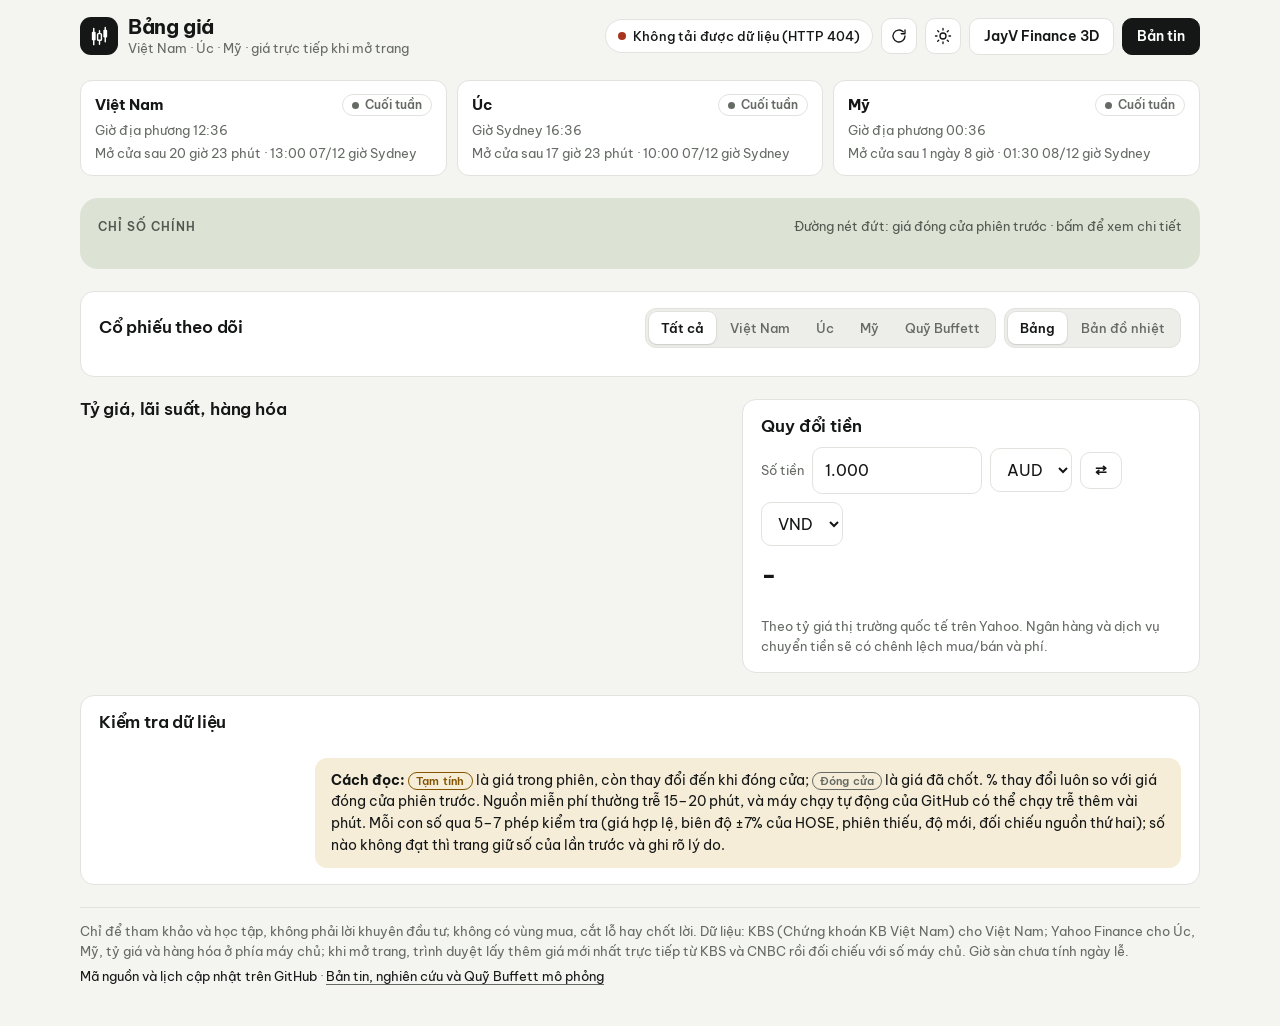
==== commit 6a82a35c: "JayV Finance: 8 muc rieng, moi muc mot canh 3D, Hoc vien tieng Anh - Trang chu JayV (bieu tuong JV, " ====
--- a/site/bang-gia/index.html
+++ b/site/bang-gia/index.html
@@ -3,7 +3,7 @@
 <head>
 <meta charset="utf-8">
 <meta name="viewport" content="width=device-width,initial-scale=1,viewport-fit=cover">
-<title>Bảng giá trực tiếp</title>
+<title>Bảng giá · JayV Finance</title>
 <meta name="description" content="Giá chỉ số, cổ phiếu theo dõi, tỷ giá và hàng hóa Việt Nam, Úc, Mỹ; giá lấy trực tiếp khi mở trang, có kiểm tra dữ liệu.">
 <meta name="theme-color" content="#151716">
 <meta name="robots" content="noindex, nofollow, noarchive">
@@ -225,8 +225,8 @@
       <span class="chip" id="fresh" role="status"><span class="dot" aria-hidden="true"></span><span id="fresh-t">Đang tải…</span></span>
       <button class="btn alt icon-btn" id="reload" type="button" aria-label="Tải lại dữ liệu" title="Tải lại dữ liệu"><svg viewBox="0 0 24 24"><path d="M20 12a8 8 0 1 1-2.34-5.66"/><path d="M20 4v5h-5"/></svg></button>
       <button class="btn alt icon-btn" id="theme" type="button" aria-label="Đổi giao diện sáng/tối" title="Giao diện: theo máy"><svg viewBox="0 0 24 24"><circle cx="12" cy="12" r="4"/><path d="M12 2v2M12 20v2M4.9 4.9l1.4 1.4M17.7 17.7l1.4 1.4M2 12h2M20 12h2M4.9 19.1l1.4-1.4M17.7 6.3l1.4-1.4"/></svg></button>
-      <a class="btn alt" href="../">Toàn cảnh 3D</a>
-      <a class="btn" href="https://claude.ai/artifact/1ivWHfw7vfybPnV2a4QpZV" target="_blank" rel="noopener">Bản tin &amp; phân tích ↗</a>
+      <a class="btn alt" href="../">JayV Finance 3D</a>
+      <a class="btn" href="../ban-tin/">Bản tin</a>
     </div>
   </header>
 
